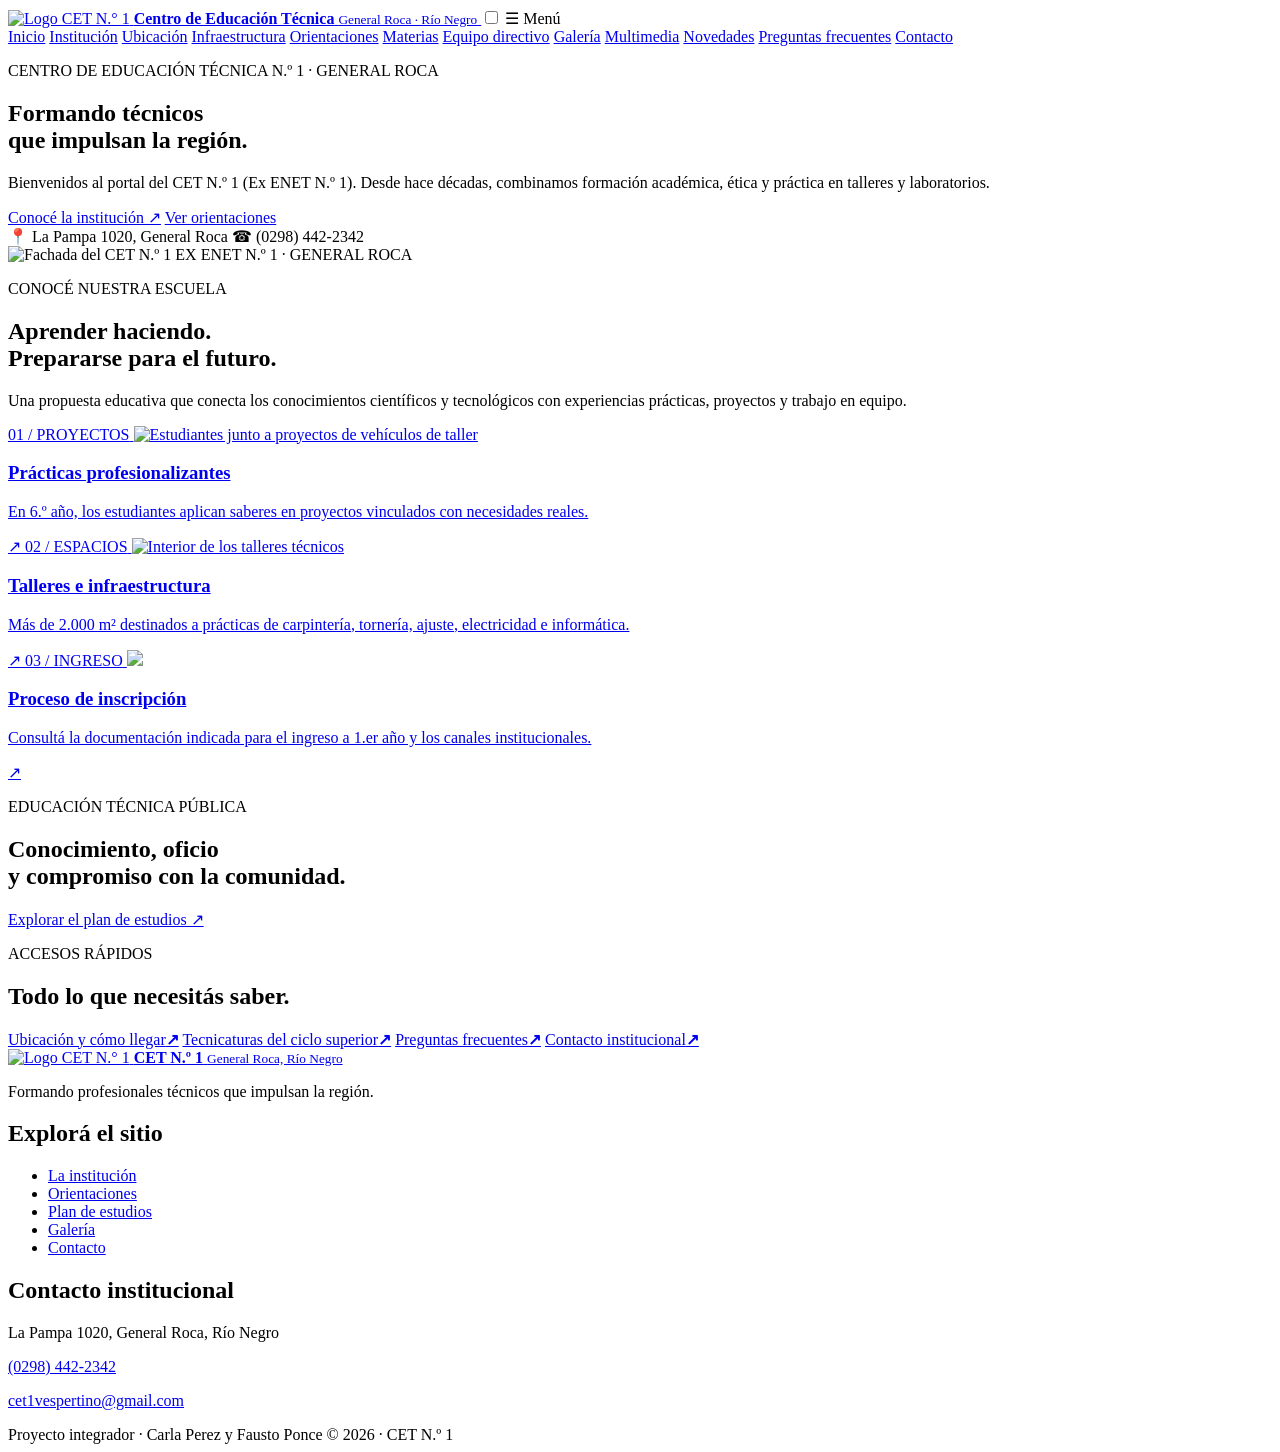
==== index.html @ e1774bf9 "Add files via upload" ====
<!DOCTYPE html>
<html lang="es">
<head>
  <meta charset="UTF-8">
  <meta name="viewport" content="width=device-width, initial-scale=1.0">
  <meta name="description" content="Sitio institucional del Centro de Educación Técnica N.º 1 de General Roca, Río Negro.">
  <title>Inicio | CET N.º 1</title>
  <link rel="stylesheet" href="css/estilos.css">
</head>
<body>
  <header class="site-header">
    <div class="barra-superior">
      <a class="marca" href="index.html">
        <img src="img/1000320459.png" alt="Logo CET N.° 1" class="marca-icono">
        <span>
          <strong>Centro de Educación Técnica</strong>
          <small>General Roca · Río Negro</small>
        </span>
      </a>
      <input type="checkbox" id="menu-toggle" class="menu-toggle">
      <label for="menu-toggle" class="menu-boton">☰ Menú</label>
      <nav class="nav-principal" aria-label="Navegación principal">
        <a href="index.html" class="activo" aria-current="page">Inicio</a>
        <a href="institucion.html">Institución</a>
        <a href="ubicacion.html">Ubicación</a>
        <a href="infraestructura.html">Infraestructura</a>
        <a href="orientaciones.html">Orientaciones</a>
        <a href="materias.html">Materias</a>
        <a href="equipo-directivo.html">Equipo directivo</a>
        <a href="galeria.html">Galería</a>
        <a href="multimedia.html">Multimedia</a>
        <a href="novedades.html">Novedades</a>
        <a href="preguntas-frecuentes.html">Preguntas frecuentes</a>
        <a href="contacto.html">Contacto</a>
      </nav>
    </div>
  </header>

  <main>
    <section class="hero-inicio">
      <div class="hero-overlay"></div>
      <div class="contenedor hero-contenido">
        <p class="eyebrow">CENTRO DE EDUCACIÓN TÉCNICA N.º 1 · GENERAL ROCA</p>
        <h1>Formando técnicos<br><span>que impulsan la región.</span></h1>
        <p class="bajada">Bienvenidos al portal del CET N.º 1 (Ex ENET N.º 1). Desde hace décadas, combinamos formación académica, ética y práctica en talleres y laboratorios.</p>
        <div class="hero-acciones">
          <a class="boton boton-amarillo" href="institucion.html">Conocé la institución <span>↗</span></a>
          <a class="boton boton-borde" href="orientaciones.html">Ver orientaciones</a>
        </div>
        <div class="hero-datos">
          <span>📍 La Pampa 1020, General Roca</span>
          <span>☎ (0298) 442-2342</span>
        </div>
      </div>
      <div class="hero-foto">
        <img class="foto-portada" src="img/image3.png" alt="Fachada del CET N.º 1" loading="lazy">
        <span>EX ENET N.º 1 · GENERAL ROCA</span>
      </div>
    </section>

    <section class="seccion contenedor">
      <div class="encabezado-seccion">
        <div>
          <p class="eyebrow">CONOCÉ NUESTRA ESCUELA</p>
          <h2>Aprender haciendo.<br><span class="texto-azul">Prepararse para el futuro.</span></h2>
        </div>
        <p>Una propuesta educativa que conecta los conocimientos científicos y tecnológicos con experiencias prácticas, proyectos y trabajo en equipo.</p>
      </div>
      <div class="tarjetas-inicio">
        <a class="tarjeta tarjeta-destacada" href="novedades.html">
          <span class="numero">01 / PROYECTOS</span>
          <img class="tarjeta-img" src="img/image27.png" alt="Estudiantes junto a proyectos de vehículos de taller" loading="lazy">
          <h3>Prácticas profesionalizantes</h3>
          <p>En 6.º año, los estudiantes aplican saberes en proyectos vinculados con necesidades reales.</p>
          <span class="flecha">↗</span>
        </a>
        <a class="tarjeta" href="infraestructura.html">
          <span class="numero">02 / ESPACIOS</span>
          <img class="tarjeta-img" src="img/image5.png" alt="Interior de los talleres técnicos" loading="lazy">
          <h3>Talleres e infraestructura</h3>
          <p>Más de 2.000 m² destinados a prácticas de carpintería, tornería, ajuste, electricidad e informática.</p>
          <span class="flecha">↗</span>
        </a>
        <a class="tarjeta" href="contacto.html">
        
          <span class="numero">03 / INGRESO</span>
          <img class="tarjeta-img" src="img/image9.png">
          <div src="img/image9.png"></div>
          <h3>Proceso de inscripción</h3>
          <p>Consultá la documentación indicada para el ingreso a 1.er año y los canales institucionales.</p>
          <span class="flecha">↗</span>
        </a>
      </div>
    </section>

    <section class="franja-llamada">
      <div class="contenedor franja-inner">
        <div>
          <p class="eyebrow">EDUCACIÓN TÉCNICA PÚBLICA</p>
          <h2>Conocimiento, oficio<br>y compromiso con la comunidad.</h2>
        </div>
        <a class="boton boton-azul" href="materias.html">Explorar el plan de estudios ↗</a>
      </div>
    </section>

    <section class="seccion contenedor">
      <div class="encabezado-seccion">
        <div>
          <p class="eyebrow">ACCESOS RÁPIDOS</p>
          <h2>Todo lo que necesitás saber.</h2>
        </div>
      </div>
      <div class="enlaces-rapidos">
        <a href="ubicacion.html"><span>Ubicación y cómo llegar</span><b>↗</b></a>
        <a href="orientaciones.html"><span>Tecnicaturas del ciclo superior</span><b>↗</b></a>
        <a href="preguntas-frecuentes.html"><span>Preguntas frecuentes</span><b>↗</b></a>
        <a href="contacto.html"><span>Contacto institucional</span><b>↗</b></a>
      </div>
    </section>
  </main>

  <footer class="site-footer">
    <div class="footer-grid">
      <div>
        <a class="marca marca-footer" href="index.html">
          <img src="img/1000320459.png" alt="Logo CET N.° 1" class="marca-icono">
          <span>
            <strong>CET N.º 1</strong>
            <small>General Roca, Río Negro</small>
          </span>
        </a>
        <p>Formando profesionales técnicos que impulsan la región.</p>
      </div>
      <div>
        <h2>Explorá el sitio</h2>
        <ul class="footer-links">
          <li><a href="institucion.html">La institución</a></li>
          <li><a href="orientaciones.html">Orientaciones</a></li>
          <li><a href="materias.html">Plan de estudios</a></li>
          <li><a href="galeria.html">Galería</a></li>
          <li><a href="contacto.html">Contacto</a></li>
        </ul>
      </div>
      <div>
        <h2>Contacto institucional</h2>
        <p>La Pampa 1020, General Roca, Río Negro</p>
        <p><a href="tel:+542984422342">(0298) 442-2342</a></p>
        <p><a href="mailto:cet1vespertino@gmail.com">cet1vespertino@gmail.com</a></p>
      </div>
    </div>
    <div class="footer-bottom">
      <span>Proyecto integrador · Carla Perez y Fausto Ponce </span>
      <span>© 2026 · CET N.º 1</span>
    </div>
  </footer>
</body>
</html>
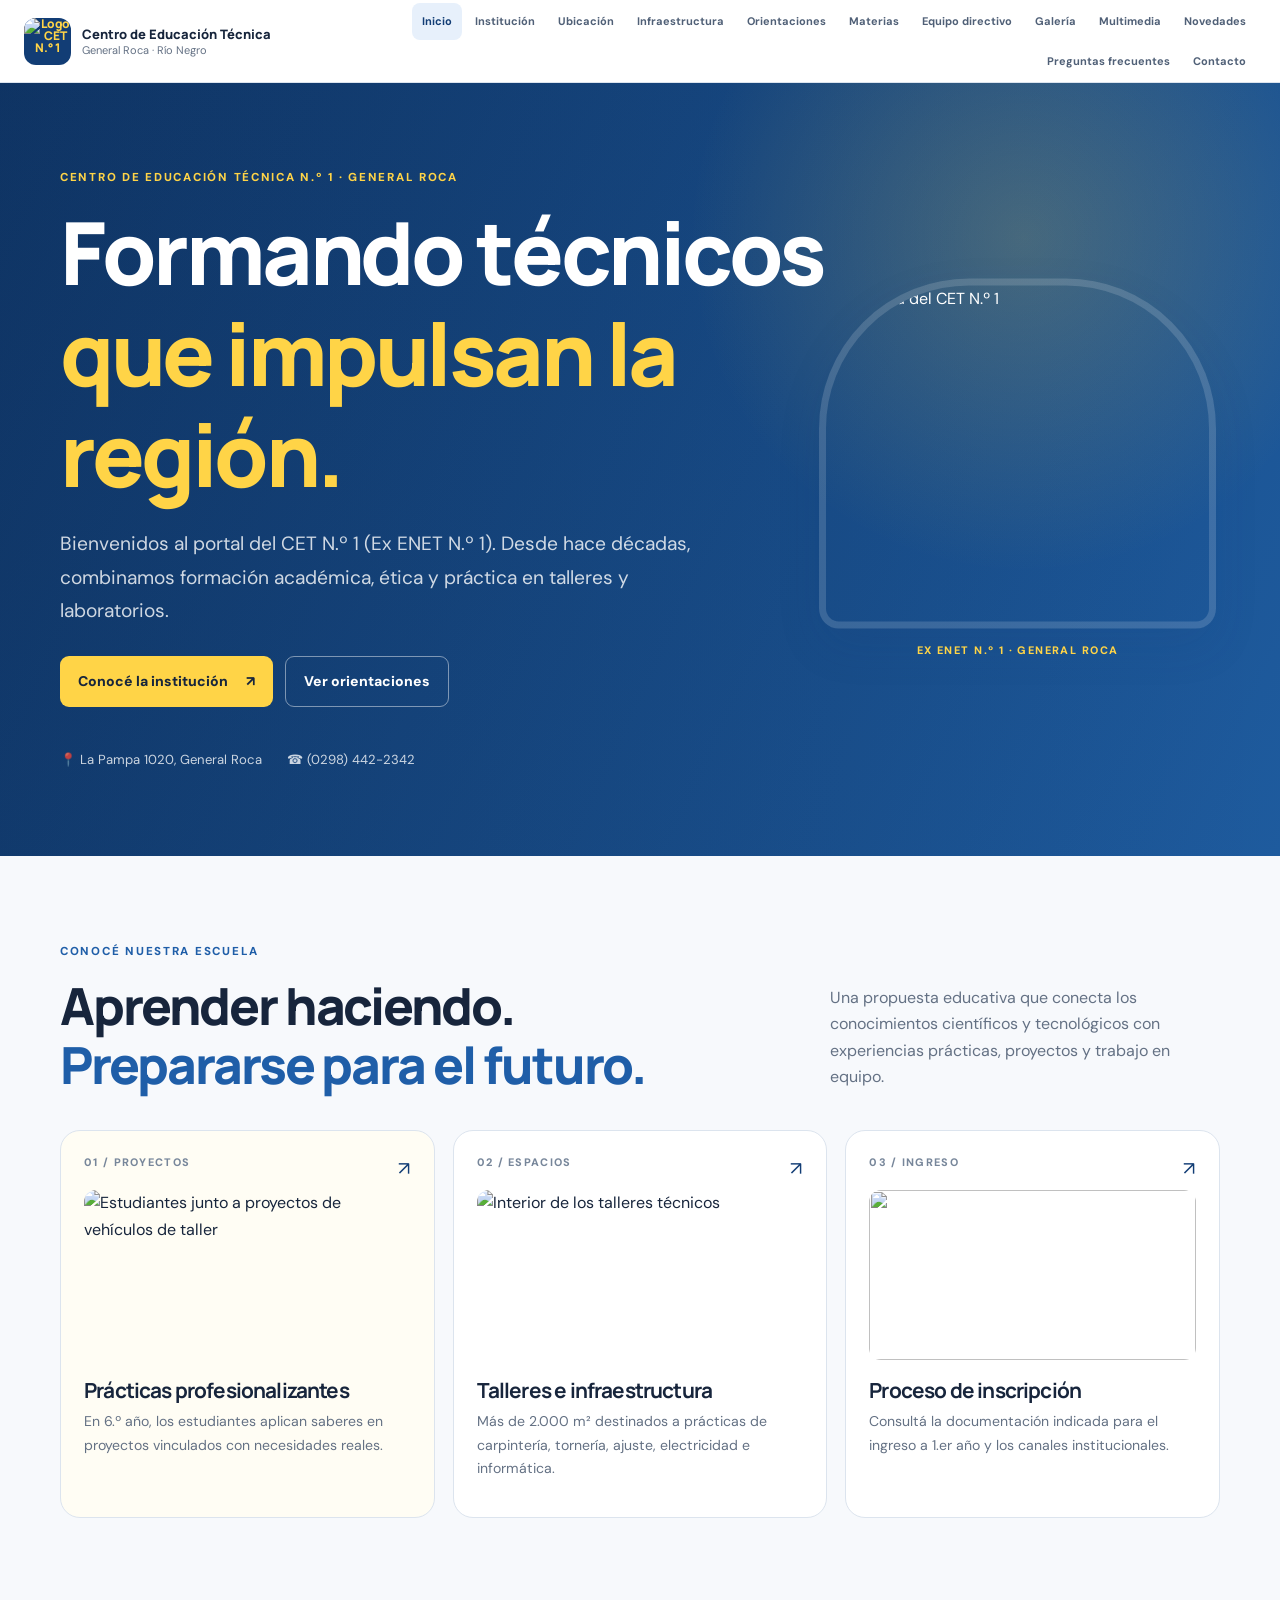
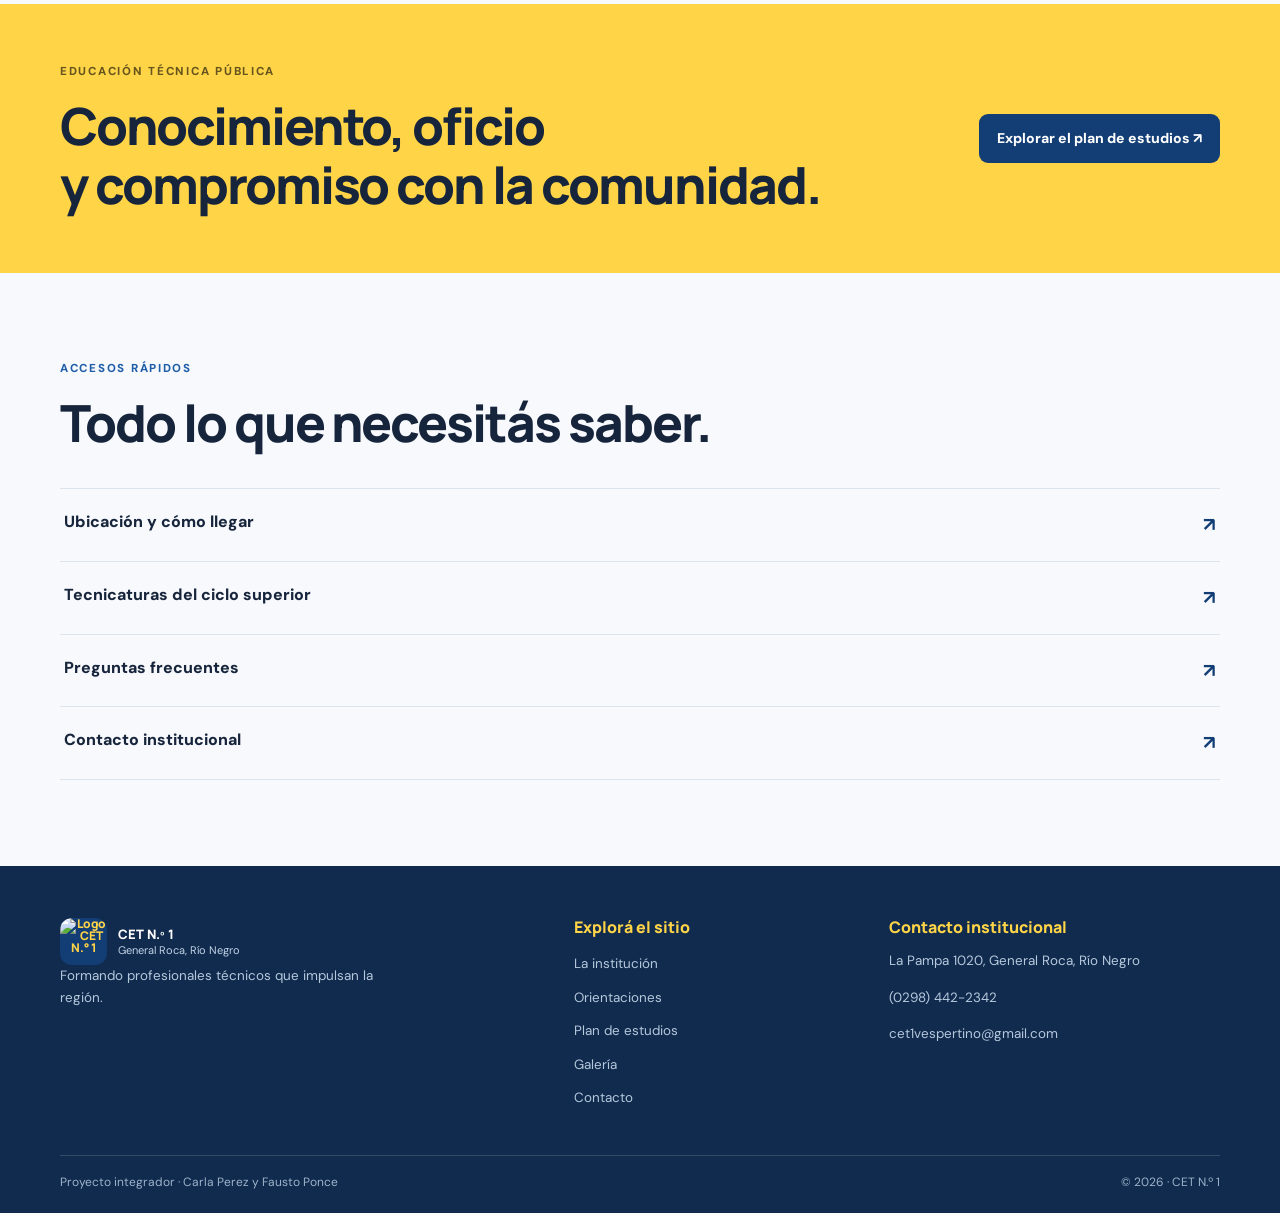
==== commit 4f1c042e: "Update index.html" ====
--- a/index.html
+++ b/index.html
@@ -5,7 +5,7 @@
   <meta name="viewport" content="width=device-width, initial-scale=1.0">
   <meta name="description" content="Sitio institucional del Centro de Educación Técnica N.º 1 de General Roca, Río Negro.">
   <title>Inicio | CET N.º 1</title>
-  <link rel="stylesheet" href="css/estilos.css">
+  <link rel="stylesheet" href="estilos.css">
 </head>
 <body>
   <header class="site-header">
@@ -154,4 +154,4 @@
     </div>
   </footer>
 </body>
-</html>+</html>
--- a/estilos.css
+++ b/estilos.css
@@ -0,0 +1,5 @@
+@import url('https://fonts.googleapis.com/css2?family=DM+Sans:wght@400;500;600;700&family=Manrope:wght@400;500;600;700;800&display=swap');
+:root{--ink:#17253c;--blue:#123d75;--blue2:#1f5ea8;--blue3:#e7f0fb;--yellow:#ffd447;--yellow2:#ffeb9b;--green:#2e7358;--bg:#f7f9fc;--white:#fff;--muted:#647184;--line:#dce4ee;--shadow:0 18px 45px rgba(18,61,117,.10);--radius:20px}*{box-sizing:border-box}html{scroll-behavior:smooth}body{margin:0;background:var(--bg);color:var(--ink);font-family:'DM Sans',Arial,sans-serif;line-height:1.65}h1,h2,h3{font-family:Manrope,'DM Sans',sans-serif;line-height:1.16;letter-spacing:-.04em;margin:0 0 18px}h1{font-size:clamp(2.8rem,6.8vw,5.5rem);font-weight:800}h2{font-size:clamp(2rem,4vw,3.2rem);font-weight:800}h3{font-size:1.3rem}p{margin:0 0 14px;color:var(--muted)}a{color:inherit;text-decoration:none}img{display:block;max-width:100%;object-fit:cover}.contenedor{width:min(1160px,calc(100% - 48px));margin-inline:auto}.site-header{background:#fff;position:relative;z-index:5;border-bottom:1px solid var(--line)}.barra-superior{width:min(1320px,calc(100% - 48px));margin:auto;min-height:82px;display:flex;align-items:center;justify-content:space-between;gap:24px}.marca{display:flex;align-items:center;gap:11px;flex-shrink:0}.marca-icono{width:47px;height:47px;border-radius:12px;background:var(--blue);color:var(--yellow);display:grid;place-content:center;text-align:center;font:800 12px/1 Manrope}.marca-icono small{font-size:9px}.marca strong,.marca small{display:block;line-height:1.3}.marca strong{font:800 13px Manrope}.marca small{font-size:11px;color:var(--muted)}.nav-principal{display:flex;align-items:center;gap:3px;flex-wrap:wrap;justify-content:flex-end}.nav-principal a{font-size:11px;font-weight:700;padding:9px 10px;border-radius:8px;color:#506077;transition:.2s}.nav-principal a:hover,.nav-principal a.activo{background:var(--blue3);color:var(--blue)}.menu-toggle,.menu-boton{display:none}.hero-inicio{position:relative;overflow:hidden;background:linear-gradient(115deg,#10386b,#1e5b9e);color:white;min-height:620px;display:flex;align-items:center}.hero-overlay{position:absolute;inset:0;background:radial-gradient(circle at 80% 20%,rgba(255,212,71,.2),transparent 28%),linear-gradient(90deg,rgba(10,35,70,.2),transparent)}.hero-contenido{position:relative;z-index:1;padding-block:85px;max-width:1160px}.eyebrow{font-size:.72rem;font-weight:800;letter-spacing:.15em;text-transform:uppercase;color:var(--blue2);margin-bottom:15px}.hero-inicio .eyebrow,.page-hero .eyebrow{color:var(--yellow)}.hero-inicio h1{max-width:780px;color:white;margin-bottom:22px}.hero-inicio h1 span{color:var(--yellow)}.bajada{font-size:clamp(1rem,1.6vw,1.2rem);max-width:640px;line-height:1.75}.hero-inicio .bajada{color:rgba(255,255,255,.8)}.hero-acciones{display:flex;gap:12px;flex-wrap:wrap;margin-top:28px}.boton{display:inline-flex;align-items:center;justify-content:center;gap:18px;padding:13px 18px;border-radius:9px;font-weight:800;font-size:.88rem;transition:transform .2s,background .2s;border:0}.boton:hover{transform:translateY(-2px)}.boton-amarillo{background:var(--yellow);color:#17253c}.boton-azul{background:var(--blue);color:#fff}.boton-borde{border:1px solid rgba(255,255,255,.45);color:white}.hero-datos{display:flex;gap:25px;flex-wrap:wrap;margin-top:42px;color:rgba(255,255,255,.78);font-size:.82rem}.hero-foto{position:absolute;right:5%;top:50%;transform:translateY(-50%);width:min(31%,410px);z-index:1}.foto-portada{width:100%;height:350px;border-radius:150px 150px 20px 20px;border:7px solid rgba(255,255,255,.15);box-shadow:var(--shadow)}.hero-foto span{display:block;text-align:center;color:var(--yellow);font-size:.68rem;letter-spacing:.13em;font-weight:800;margin-top:13px}.seccion{padding-block:86px}.encabezado-seccion{display:flex;align-items:flex-end;justify-content:space-between;gap:40px;margin-bottom:36px}.encabezado-seccion h2{margin:0;max-width:660px}.encabezado-seccion>p{max-width:390px;margin-bottom:4px}.texto-azul{color:var(--blue2)}.tarjetas-inicio{display:grid;grid-template-columns:repeat(3,1fr);gap:18px}.tarjeta{position:relative;background:white;border:1px solid var(--line);border-radius:var(--radius);padding:23px;transition:.2s;overflow:hidden}.tarjeta:hover,.espacio-card:hover,.persona-card:hover{transform:translateY(-4px);box-shadow:var(--shadow)}.tarjeta-destacada{background:#fffdf4}.tarjeta-img{width:100%;height:170px;border-radius:12px;margin:18px 0}.tarjeta h3{margin:12px 0 8px}.tarjeta p{font-size:.88rem}.numero{display:block;font-size:.68rem;letter-spacing:.12em;color:#77869a;font-weight:800}.flecha{position:absolute;right:24px;top:22px;color:var(--blue);font-size:1.2rem}.icono-tarjeta{display:grid;place-items:center;width:100%;height:170px;background:var(--blue3);color:var(--blue);font-size:3rem;border-radius:12px;margin:18px 0}.franja-llamada{background:var(--yellow);padding:58px 0}.franja-inner{display:flex;align-items:center;justify-content:space-between;gap:25px}.franja-inner .eyebrow{color:#66551c}.franja-inner h2{margin:0}.enlaces-rapidos{border-top:1px solid var(--line)}.enlaces-rapidos a{display:flex;justify-content:space-between;padding:20px 4px;border-bottom:1px solid var(--line);font-weight:800}.enlaces-rapidos b{color:var(--blue);font-size:1.2rem}.page-hero{background:linear-gradient(110deg,var(--blue),#1e5b9e);color:white;padding:72px 0 78px;position:relative;overflow:hidden}.page-hero:after{content:'';position:absolute;width:340px;height:340px;right:8%;top:-190px;border:1px solid rgba(255,255,255,.18);border-radius:50%;box-shadow:0 0 0 45px rgba(255,255,255,.035),0 0 0 90px rgba(255,255,255,.025)}.page-hero .contenedor{position:relative;z-index:1}.page-hero h1{font-size:clamp(2.7rem,6vw,4.6rem);margin-bottom:16px}.page-hero .bajada{color:rgba(255,255,255,.8)}.dos-columnas{display:grid;grid-template-columns:1fr 1fr;gap:65px;align-items:center}.dos-columnas h2{margin-bottom:22px}.texto-grande{font-size:1.08rem;line-height:1.8}.foto-columna{display:grid;gap:15px}.foto-redonda{width:100%;height:310px;border-radius:20px 100px 20px 20px}.foto-secundaria{width:68%;height:155px;margin-left:auto;border-radius:15px;border:6px solid var(--bg);margin-top:-70px;position:relative}.dato-linea{display:flex;gap:15px;align-items:flex-start;padding:17px 0;border-bottom:1px solid var(--line)}.dato-linea>span{width:40px;height:40px;border-radius:12px;background:var(--blue3);color:var(--blue);display:grid;place-items:center;font-size:1.15rem;flex-shrink:0}.dato-linea strong{display:block;margin-bottom:4px}.dato-linea p{margin:0}.seccion-azul{background:var(--blue);color:white}.encabezado-claro h2{color:white}.encabezado-claro>p{color:#d8e5f6}.encabezado-claro .eyebrow{color:var(--yellow)}.tres-columnas{display:grid;grid-template-columns:repeat(3,1fr);gap:20px}.bloque-info{padding:27px;background:#fff;border:1px solid var(--line);border-radius:0 0 15px 15px;border-top:4px solid var(--yellow)}.bloque-info h3{margin-top:20px}.bloque-info p{font-size:.92rem}.seccion-azul .bloque-info{background:rgba(255,255,255,.08);border-color:rgba(255,255,255,.14)}.seccion-azul .bloque-info h3{color:white}.seccion-azul .bloque-info p{color:#d8e5f6}.seccion-azul .numero{color:var(--yellow)}.grid-cards{display:grid;grid-template-columns:repeat(3,1fr);gap:20px}.espacio-card,.persona-card{background:white;border:1px solid var(--line);border-radius:var(--radius);overflow:hidden;transition:.2s}.espacio-card>img{width:100%;height:220px}.card-texto{padding:22px}.card-texto h3{margin:12px 0 8px}.card-texto p{font-size:.9rem}.mapa-marco{border-radius:var(--radius);overflow:hidden;min-height:400px;box-shadow:var(--shadow);border:1px solid var(--line)}.mapa-marco iframe{width:100%;height:430px;border:0;display:block}.aviso{background:#fff8d9;border-left:4px solid var(--yellow);padding:18px 22px;border-radius:0 12px 12px 0;margin-bottom:30px}.aviso strong{display:block;margin-bottom:5px}.aviso p{margin:0;font-size:.9rem}.orientacion-panel{display:grid;grid-template-columns:58px minmax(0,1fr) 250px;gap:24px;align-items:start;padding:35px 0;border-bottom:1px solid var(--line)}.orientacion-num{font:800 2.3rem Manrope;color:var(--blue2)}.orientacion-panel h2{font-size:2.15rem}.orientacion-foto{width:100%;height:230px;border-radius:14px}.orientacion-datos{display:grid;grid-template-columns:1fr 1.2fr;gap:22px;margin-top:25px}.orientacion-datos h3{font-size:1rem;letter-spacing:0;margin-bottom:8px}.orientacion-datos p{font-size:.9rem}.lista-etiquetas{display:flex;gap:8px;flex-wrap:wrap;padding:0;list-style:none}.lista-etiquetas li{padding:7px 11px;background:var(--blue3);border-radius:8px;font-size:.8rem;color:var(--blue);font-weight:600}.nota{font-size:.82rem;margin-top:18px;color:#7b8797}.materias-lista{max-width:930px;margin:auto}.materia-acordeon{background:white;border:1px solid var(--line);border-radius:13px;margin-bottom:11px;overflow:hidden}.materia-acordeon summary{display:flex;align-items:center;gap:18px;padding:19px 22px;cursor:pointer;list-style:none}.materia-acordeon summary::-webkit-details-marker,.faq-item summary::-webkit-details-marker{display:none}.anio-num{font:800 1.4rem Manrope;color:var(--blue2)}.materia-acordeon summary strong,.materia-acordeon summary small{display:block}.materia-acordeon summary small{font-size:.78rem;color:var(--muted)}.mas{margin-left:auto;color:var(--blue);font-size:1.2rem}.materia-contenido{padding:0 24px 23px 62px}.persona-top{height:90px;background:linear-gradient(130deg,var(--blue),var(--blue2));display:flex;align-items:center;gap:20px;padding:22px}.persona-inicial{color:var(--yellow);font:800 2rem Manrope}.persona-linea{height:2px;background:rgba(255,255,255,.35);flex:1}.galeria-grid{display:grid;grid-template-columns:repeat(3,1fr);gap:17px}.galeria-item{margin:0;background:white;border:1px solid var(--line);border-radius:14px;overflow:hidden;transition:.2s}.galeria-item:hover{transform:translateY(-3px);box-shadow:var(--shadow)}.galeria-item img{width:100%;height:230px;transition:transform .4s}.galeria-item:hover img{transform:scale(1.025)}.galeria-item figcaption{padding:14px 17px;font-weight:800;font-size:.9rem}.multimedia-grid{align-items:stretch}.multimedia-card{background:white;border:1px solid var(--line);border-radius:var(--radius);padding:25px;min-width:0}.media-symbol{width:50px;height:50px;border-radius:14px;display:grid;place-items:center;background:var(--yellow2);color:var(--blue);font-size:1.5rem;margin-bottom:20px}.multimedia-card h2{font-size:1.55rem}.multimedia-card p{font-size:.9rem}.media-foto{width:100%;height:175px;border-radius:10px;margin:16px 0}.infografia-placeholder{min-height:220px;position:relative;display:grid;place-items:center;background:#edf3fb;border-radius:13px;margin:18px 0;overflow:hidden}.info-centro{width:85px;height:85px;border-radius:50%;background:var(--blue);color:var(--yellow);display:grid;place-content:center;text-align:center;font-weight:800;z-index:1;box-shadow:0 0 0 10px rgba(18,61,117,.08)}.info-centro small{font-size:.7rem}.info-nodo{position:absolute;background:white;border:1px solid #d7e1ef;border-radius:8px;padding:7px 10px;font-size:.7rem;font-weight:800;color:var(--blue)}.nodo-a{top:14px;left:8%}.nodo-b{top:15px;right:8%}.nodo-c{bottom:15px;left:8%}.nodo-d{bottom:15px;right:8%}.novedades-lista{max-width:1000px;margin:auto}.novedad{display:grid;grid-template-columns:250px 1fr;gap:28px;padding:25px 0;border-bottom:1px solid var(--line);align-items:center}.novedad-img{width:100%;height:180px;border-radius:14px}.novedad-texto h2{font-size:1.65rem;margin-bottom:10px}.novedad-texto .eyebrow{margin-bottom:8px}.faq-contenedor{max-width:930px}.faq-lista{border-top:1px solid var(--line)}.faq-item{border-bottom:1px solid var(--line)}.faq-item summary{display:flex;justify-content:space-between;gap:20px;padding:22px 4px;cursor:pointer;font-weight:800}.faq-item summary span{color:var(--blue);font-size:1.2rem}.faq-item>p{padding:0 40px 22px 4px;max-width:760px}.faq-contacto{display:flex;align-items:center;justify-content:space-between;gap:25px;background:var(--yellow2);border-radius:15px;padding:27px;margin-top:36px}.faq-contacto h3{margin-bottom:7px}.faq-contacto p{margin:0}.contacto-panel{background:var(--blue);color:white;border-radius:var(--radius);padding:30px}.contacto-icono{font-size:2rem;color:var(--yellow)}.contacto-panel h3{font-size:1.65rem;color:white}.contacto-panel .eyebrow{color:var(--yellow)}.contacto-panel>a:not(.boton){display:flex;justify-content:space-between;padding:13px 0;border-bottom:1px solid rgba(255,255,255,.18);font-weight:700;color:#fff}.contacto-panel>a span{color:var(--yellow)}.contacto-foto{width:100%;height:160px;border-radius:12px;margin:22px 0 14px}.boton-mapa{width:100%}.contacto-redes{padding-top:20px}.contacto-redes p{margin:5px 0}.site-footer{background:#102b4e;color:white;padding:52px 0 20px}.footer-grid{width:min(1160px,calc(100% - 48px));margin:auto;display:grid;grid-template-columns:1.4fr .8fr 1fr;gap:50px;padding-bottom:38px}.marca-footer strong{color:white}.marca-footer small{color:#c2d3e7}.site-footer p{color:#b6c8dc;font-size:.84rem;max-width:330px}.site-footer h2{font-size:1rem;letter-spacing:0;margin:0 0 14px;color:var(--yellow)}.footer-links{list-style:none;margin:0;padding:0}.footer-links li{margin:7px 0}.footer-links a,.site-footer a:not(.marca){font-size:.84rem;color:#b6c8dc}.footer-links a:hover{color:var(--yellow)}.footer-bottom{width:min(1160px,calc(100% - 48px));margin:auto;border-top:1px solid rgba(255,255,255,.15);padding-top:17px;display:flex;justify-content:space-between;gap:20px;color:#9eb3ca;font-size:.75rem}
+@media(max-width:1120px){.barra-superior{align-items:flex-start;padding:16px 0;flex-wrap:wrap}.nav-principal{justify-content:flex-start;width:100%}.nav-principal a{font-size:11px;padding:7px 8px}.hero-foto{right:3%;width:29%}.hero-contenido{max-width:70%;margin-left:24px}.tarjetas-inicio{grid-template-columns:repeat(3,1fr)}}
+@media(max-width:760px){.contenedor,.barra-superior,.footer-grid,.footer-bottom{width:min(calc(100% - 32px),600px)}.barra-superior{min-height:72px;align-items:center;justify-content:space-between}.menu-boton{display:block;cursor:pointer;font-size:.85rem;font-weight:800;border:1px solid var(--line);padding:9px 12px;border-radius:8px}.nav-principal{display:none;width:100%;flex-direction:column;align-items:stretch;padding:10px 0 4px}.nav-principal a{font-size:.9rem;padding:10px 12px}.menu-toggle:checked~.nav-principal{display:flex}.hero-inicio{min-height:680px;align-items:flex-start}.hero-contenido{max-width:none;margin:0;padding-block:58px 300px}.hero-foto{top:auto;bottom:20px;left:50%;right:auto;transform:translateX(-50%);width:min(65%,290px)}.foto-portada{height:210px;border-radius:100px 100px 15px 15px}.hero-foto span{font-size:.58rem}.hero-datos{gap:10px;flex-direction:column;margin-top:28px}.seccion{padding-block:60px}.encabezado-seccion{display:block}.encabezado-seccion>p{margin-top:16px}.tarjetas-inicio,.grid-cards,.galeria-grid,.tres-columnas{grid-template-columns:1fr 1fr}.dos-columnas{grid-template-columns:1fr;gap:32px}.foto-redonda{height:260px}.foto-secundaria{margin-top:-45px}.page-hero{padding:55px 0}.franja-inner{align-items:flex-start;flex-direction:column}.orientacion-panel{grid-template-columns:42px 1fr;gap:13px}.orientacion-panel h2{font-size:1.8rem}.orientacion-foto{grid-column:2;height:200px}.orientacion-datos{grid-template-columns:1fr}.materia-contenido{padding-left:24px}.novedad{grid-template-columns:170px 1fr;gap:17px}.novedad-img{height:150px}.footer-grid{grid-template-columns:1fr 1fr;gap:28px}.footer-grid>div:first-child{grid-column:1/-1}.mapa-marco iframe{height:340px}.faq-contacto{align-items:flex-start;flex-direction:column}}
+@media(max-width:480px){.tarjetas-inicio,.grid-cards,.galeria-grid,.tres-columnas{grid-template-columns:1fr}.hero-acciones{align-items:stretch;flex-direction:column;max-width:300px}.tarjeta-img{height:200px}.foto-secundaria{width:80%}.footer-grid{grid-template-columns:1fr}.footer-grid>div:first-child{grid-column:auto}.footer-bottom{flex-direction:column;gap:6px}.novedad{grid-template-columns:1fr}.novedad-img{height:190px}.novedad-texto{grid-column:1}.info-nodo{font-size:.62rem;padding:6px 7px}.nodo-a,.nodo-c{left:2%}.nodo-b,.nodo-d{right:2%}.orientacion-panel{grid-template-columns:1fr}.orientacion-foto{grid-column:1}.orientacion-num{font-size:1.8rem}.materia-acordeon summary{padding:15px;gap:12px}.materia-contenido{padding:0 15px 18px}.contacto-panel{padding:23px}}
